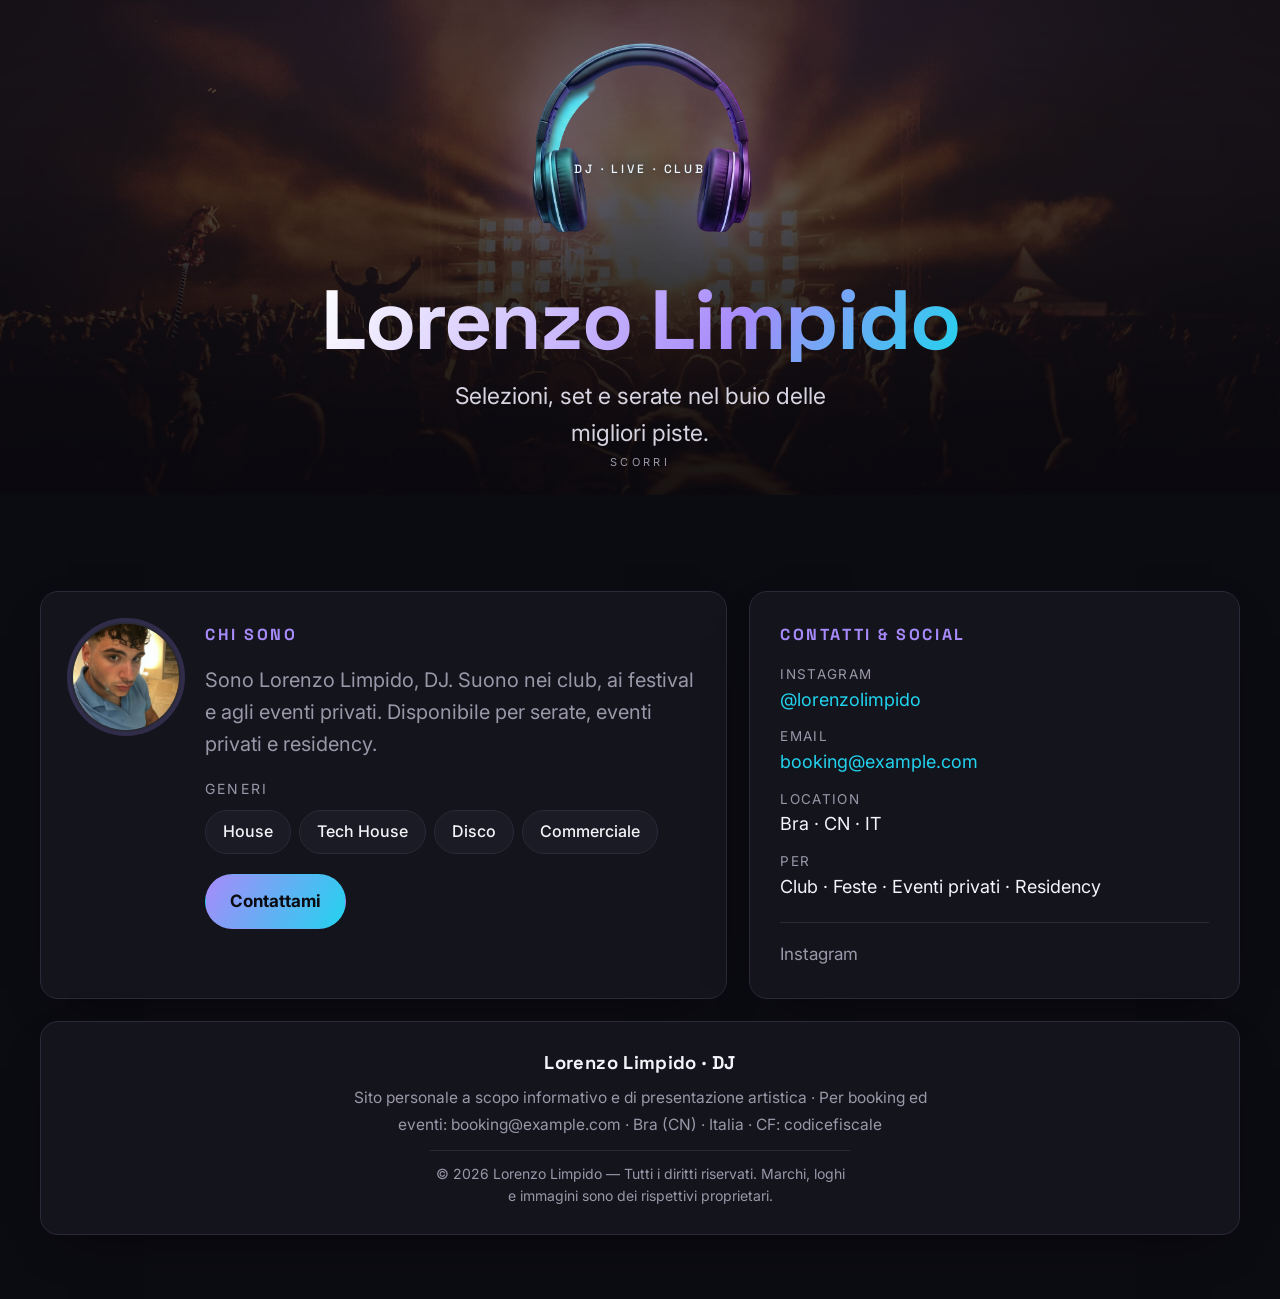
==== index.html @ 8465cd87 "first commit" ====
<!DOCTYPE html>
<html lang="it">
<head>
  <meta charset="UTF-8" />
  <meta name="viewport" content="width=device-width, initial-scale=1.0" />
  <meta name="robots" content="noindex, nofollow" />
  <meta name="googlebot" content="noindex, nofollow" />
  <title>Caricamento…</title>
  <meta name="description" content="" id="meta-description" />
  <link rel="preconnect" href="https://fonts.googleapis.com" />
  <link rel="preconnect" href="https://fonts.gstatic.com" crossorigin />
  <link href="https://fonts.googleapis.com/css2?family=Inter:wght@400;500&family=Space+Grotesk:wght@500;700&display=swap" rel="stylesheet" />
  <link rel="stylesheet" href="assets/css/styles.css" />
</head>
<body aria-busy="true">
  <!-- HERO a tutto schermo -->
  <header class="hero" id="hero">
    <div class="hero-overlay"></div>
    <div class="hero-content">
      <div class="hero-logo-wrap">
        <img class="hero-logo" id="logo" alt="" />
        <span class="logo-caption" id="logo-caption"></span>
      </div>
      <p class="eyebrow" id="eyebrow"></p>
      <h1 class="name" id="name"></h1>
      <p class="tagline" id="tagline"></p>
    </div>
    <div class="hero-scroll" aria-hidden="true">scorri</div>
  </header>

  <!-- CONTENUTO -->
  <main class="container">
    <div class="grid">
      <!-- CARD PROFILO (sinistra) con foto tonda -->
      <article class="card profile">
        <img class="photo" id="photo" alt="" />
        <div class="profile-body">
          <h2 class="card-title" id="profile-title"></h2>
          <p class="intro" id="intro"></p>
          <div class="genres" id="genres" hidden>
            <span class="genres-label" id="genres-label">Generi</span>
            <ul class="genre-list" id="genre-list"></ul>
          </div>
          <div class="actions" id="actions"></div>
        </div>
      </article>

      <!-- BOX CONTATTI (destra) -->
      <aside class="card contact">
        <h2 class="card-title" id="contact-title"></h2>
        <p class="intro" id="contact-text"></p>
        <ul class="info" id="info"></ul>
        <nav class="links" id="links" aria-label="Social"></nav>
      </aside>
    </div>

    <!-- FOOTER box -->
    <footer class="card site-footer">
      <p class="footer-brand" id="footer-brand"></p>
      <p class="footer-lines" id="footer-lines"></p>
      <nav class="footer-legal" id="footer-legal" aria-label="Note legali"></nav>
      <p class="footer-copy" id="footer-copy"></p>
    </footer>
  </main>

  <script src="assets/js/main.js"></script>
</body>
</html>
---- assets/css/styles.css ----
:root {
  --paper: #0b0b12;
  --surface: #14141d;
  --surface-2: #1b1b26;
  --ink: #f3f3f8;
  --muted: #9a97a8;
  --line: #2a2a38;
  --accent: #a78bfa;
  --accent-2: #22d3ee;
  --radius: 18px;
  --maxw: 1080px;
}

* { box-sizing: border-box; margin: 0; padding: 0; }

body {
  background: var(--paper);
  color: var(--ink);
  font-family: "Inter", system-ui, sans-serif;
  line-height: 1.6;
}

/* ---------- HERO ---------- */
.hero {
  position: relative;
  min-height: 52svh;
  display: flex;
  flex-direction: column;
  align-items: center;
  justify-content: center;
  text-align: center;
  padding: 24px;
  overflow: hidden;
  background-color: #05050a;
  background-size: cover;
  background-position: center;
}

/* sovrapressione scura sull'immagine della festa */
.hero-overlay {
  position: absolute;
  inset: 0;
  background:
    radial-gradient(120% 80% at 50% 30%, transparent, rgba(5, 5, 10, 0.55) 70%),
    linear-gradient(180deg, rgba(5,5,10,0.55), rgba(5,5,10,0.82)),
    radial-gradient(80% 60% at 50% 0%, color-mix(in srgb, var(--accent) 28%, transparent), transparent 60%);
}

.hero-content {
  position: relative;
  z-index: 1;
  display: flex;
  flex-direction: column;
  align-items: center;
  animation: rise 0.7s cubic-bezier(0.2, 0.7, 0.2, 1) both;
  padding-bottom: 20px;
}

.hero-logo-wrap {
  position: relative;
  display: inline-flex;
  line-height: 0;
}

.hero-logo {
  width: min(440px, 90vw);
  height: auto;
  object-fit: contain;
  filter: drop-shadow(0 0 36px color-mix(in srgb, var(--accent) 45%, transparent));
}

/* scritta sovrapposta dentro il cerchio delle cuffie, sotto la "LL" */
.logo-caption {
  position: absolute;
  left: 50%;
  top: 63%;
  transform: translate(-50%, -50%);
  font-family: "Space Grotesk", sans-serif;
  font-size: clamp(8px, 2.1vw, 12px);
  font-weight: 500;
  letter-spacing: 0.24em;
  text-transform: uppercase;
  white-space: nowrap;
  color: #eaf6ff;
  text-shadow: 0 0 10px rgba(0, 0, 0, 0.6);
  pointer-events: none;
}

.eyebrow {
  margin-top: 18px;
  font-size: 12.5px;
  letter-spacing: 0.22em;
  text-transform: uppercase;
  color: var(--accent-2);
  font-weight: 500;
}

.name {
  font-family: "Space Grotesk", sans-serif;
  font-size: clamp(44px, 9vw, 84px);
  font-weight: 700;
  line-height: 1;
  letter-spacing: -0.02em;
  margin-top: 6px;
  background: linear-gradient(120deg, #fff, var(--accent) 65%, var(--accent-2));
  -webkit-background-clip: text;
  background-clip: text;
  color: transparent;
}

.tagline {
  margin-top: 16px;
  max-width: 30ch;
  color: #d6d4e0;
  font-size: clamp(15px, 2.4vw, 18px);
}

.hero-scroll {
  position: absolute;
  bottom: 24px;
  z-index: 1;
  font-size: 11px;
  letter-spacing: 0.3em;
  text-transform: uppercase;
  color: var(--muted);
  animation: bob 1.8s ease-in-out infinite;
}

/* ---------- CONTENUTO ---------- */
.container {
  max-width: var(--maxw);
  margin: 0 auto;
  padding: clamp(40px, 8vw, 96px) 20px 64px;
  display: flex;
  flex-direction: column;
  gap: 22px;
}

.grid {
  display: grid;
  grid-template-columns: 1.4fr 1fr;
  gap: 22px;
}

.card {
  background: var(--surface);
  border: 1px solid var(--line);
  border-radius: var(--radius);
  padding: 30px;
  box-shadow: 0 18px 50px -28px rgba(0, 0, 0, 0.8);
}

.card-title {
  font-family: "Space Grotesk", sans-serif;
  font-size: 13px;
  letter-spacing: 0.16em;
  text-transform: uppercase;
  color: var(--accent);
  margin-bottom: 16px;
}

/* CARD PROFILO — allineata a sinistra, foto tonda */
.profile {
  display: flex;
  gap: 24px;
  align-items: flex-start;
  text-align: left;
}

.photo {
  flex: none;
  width: 110px;
  height: 110px;
  border-radius: 50%;
  object-fit: cover;
  background: var(--surface-2);
  border: 2px solid var(--line);
  box-shadow: 0 0 0 4px color-mix(in srgb, var(--accent) 20%, transparent);
}

.profile-body { flex: 1; }

.intro {
  color: var(--muted);
  font-size: 15.5px;
}

#contact-text { margin-bottom: 20px; }

/* GENERI */
.genres { margin-top: 18px; }

.genres-label {
  display: block;
  font-size: 11.5px;
  letter-spacing: 0.16em;
  text-transform: uppercase;
  color: var(--muted);
  margin-bottom: 10px;
}

.genre-list {
  list-style: none;
  display: flex;
  flex-wrap: wrap;
  gap: 8px;
}

.genre-list li {
  font-size: 13px;
  font-weight: 500;
  padding: 6px 13px;
  border-radius: 999px;
  color: var(--ink);
  background: var(--surface-2);
  border: 1px solid var(--line);
}

.actions {
  display: flex;
  flex-wrap: wrap;
  gap: 10px;
  margin-top: 20px;
}

.btn {
  display: inline-flex;
  align-items: center;
  padding: 11px 20px;
  border-radius: 999px;
  font-size: 14px;
  font-weight: 500;
  text-decoration: none;
  border: 1px solid var(--line);
  color: var(--ink);
  background: var(--surface-2);
  transition: transform 0.15s ease, border-color 0.15s ease, filter 0.15s ease;
}

.btn:hover { transform: translateY(-1px); border-color: var(--accent); }

.btn.primary {
  background: linear-gradient(120deg, var(--accent), var(--accent-2));
  border-color: transparent;
  color: #0b0b12;
  font-weight: 700;
}

.btn.primary:hover {
  filter: brightness(1.08);
  box-shadow: 0 8px 24px -8px color-mix(in srgb, var(--accent) 70%, transparent);
}

/* BOX CONTATTI */
.info {
  list-style: none;
  display: flex;
  flex-direction: column;
  gap: 12px;
  margin-bottom: 20px;
}

.info li {
  font-size: 14.5px;
  color: var(--ink);
  display: flex;
  flex-direction: column;
}

.info li span {
  font-size: 11.5px;
  letter-spacing: 0.1em;
  text-transform: uppercase;
  color: var(--muted);
}

.info a { color: var(--accent-2); text-decoration: none; }
.info a:hover { text-decoration: underline; }

.links {
  display: flex;
  flex-wrap: wrap;
  gap: 16px;
  padding-top: 18px;
  border-top: 1px solid var(--line);
}

.links a {
  font-size: 14px;
  color: var(--muted);
  text-decoration: none;
  transition: color 0.15s ease;
}

.links a:hover { color: var(--accent); }

/* FOOTER */
.site-footer {
  text-align: center;
  color: var(--muted);
  padding: 26px 22px;
  display: flex;
  flex-direction: column;
  align-items: center;
  gap: 8px;
}

.footer-brand {
  font-family: "Space Grotesk", sans-serif;
  font-size: 15px;
  font-weight: 700;
  color: var(--ink);
  letter-spacing: 0.02em;
}

.footer-lines {
  font-size: 12.5px;
  line-height: 1.7;
  max-width: 60ch;
}

.footer-legal {
  display: flex;
  flex-wrap: wrap;
  justify-content: center;
  gap: 8px 16px;
  margin-top: 2px;
}

.footer-legal a {
  font-size: 12.5px;
  color: var(--accent-2);
  text-decoration: none;
}

.footer-legal a:hover { text-decoration: underline; }

.footer-copy {
  font-size: 12px;
  color: var(--muted);
  margin-top: 4px;
  padding-top: 12px;
  border-top: 1px solid var(--line);
  width: 100%;
  max-width: 420px;
}

/* FOCUS */
.btn:focus-visible,
.links a:focus-visible,
.info a:focus-visible {
  outline: 2px solid var(--accent);
  outline-offset: 3px;
  border-radius: 4px;
}

/* ---------- RESPONSIVE ---------- */
@media (max-width: 720px) {
  .grid { grid-template-columns: 1fr; }
  .profile { flex-direction: column; align-items: center; text-align: center; }
  .actions { justify-content: center; }
}

/* ---------- LG: container più largo sotto l'hero ---------- */
@media (min-width: 1200px) {
  :root { --maxw: 1240px; }
}

@media (min-width: 1500px) {
  :root { --maxw: 1380px; }
}

/* ---------- DESKTOP: testi un po' più grandi (tranne il titolone) ---------- */
@media (min-width: 900px) {
  .eyebrow { font-size: 15px; }
  .tagline { font-size: 23px; }
  .card-title { font-size: 16px; }
  .intro { font-size: 20px; }
  .genres-label { font-size: 14px; }
  .genre-list li { font-size: 16px; padding: 8px 17px; }
  .info li { font-size: 18px; }
  .info li span { font-size: 13.5px; }
  .btn { font-size: 17px; padding: 13px 24px; }
  .links a { font-size: 17px; }
  .footer-brand { font-size: 18.5px; }
  .footer-lines { font-size: 15.5px; }
  .footer-legal a { font-size: 15.5px; }
  .footer-copy { font-size: 14px; }
}

/* ---------- ANIMAZIONI ---------- */
@keyframes rise {
  from { opacity: 0; transform: translateY(16px); }
  to { opacity: 1; transform: none; }
}

@keyframes bob {
  0%, 100% { transform: translateY(0); opacity: 0.7; }
  50% { transform: translateY(6px); opacity: 1; }
}

@media (prefers-reduced-motion: reduce) {
  .hero-content, .hero-scroll { animation: none; }
  .btn { transition: none; }
}
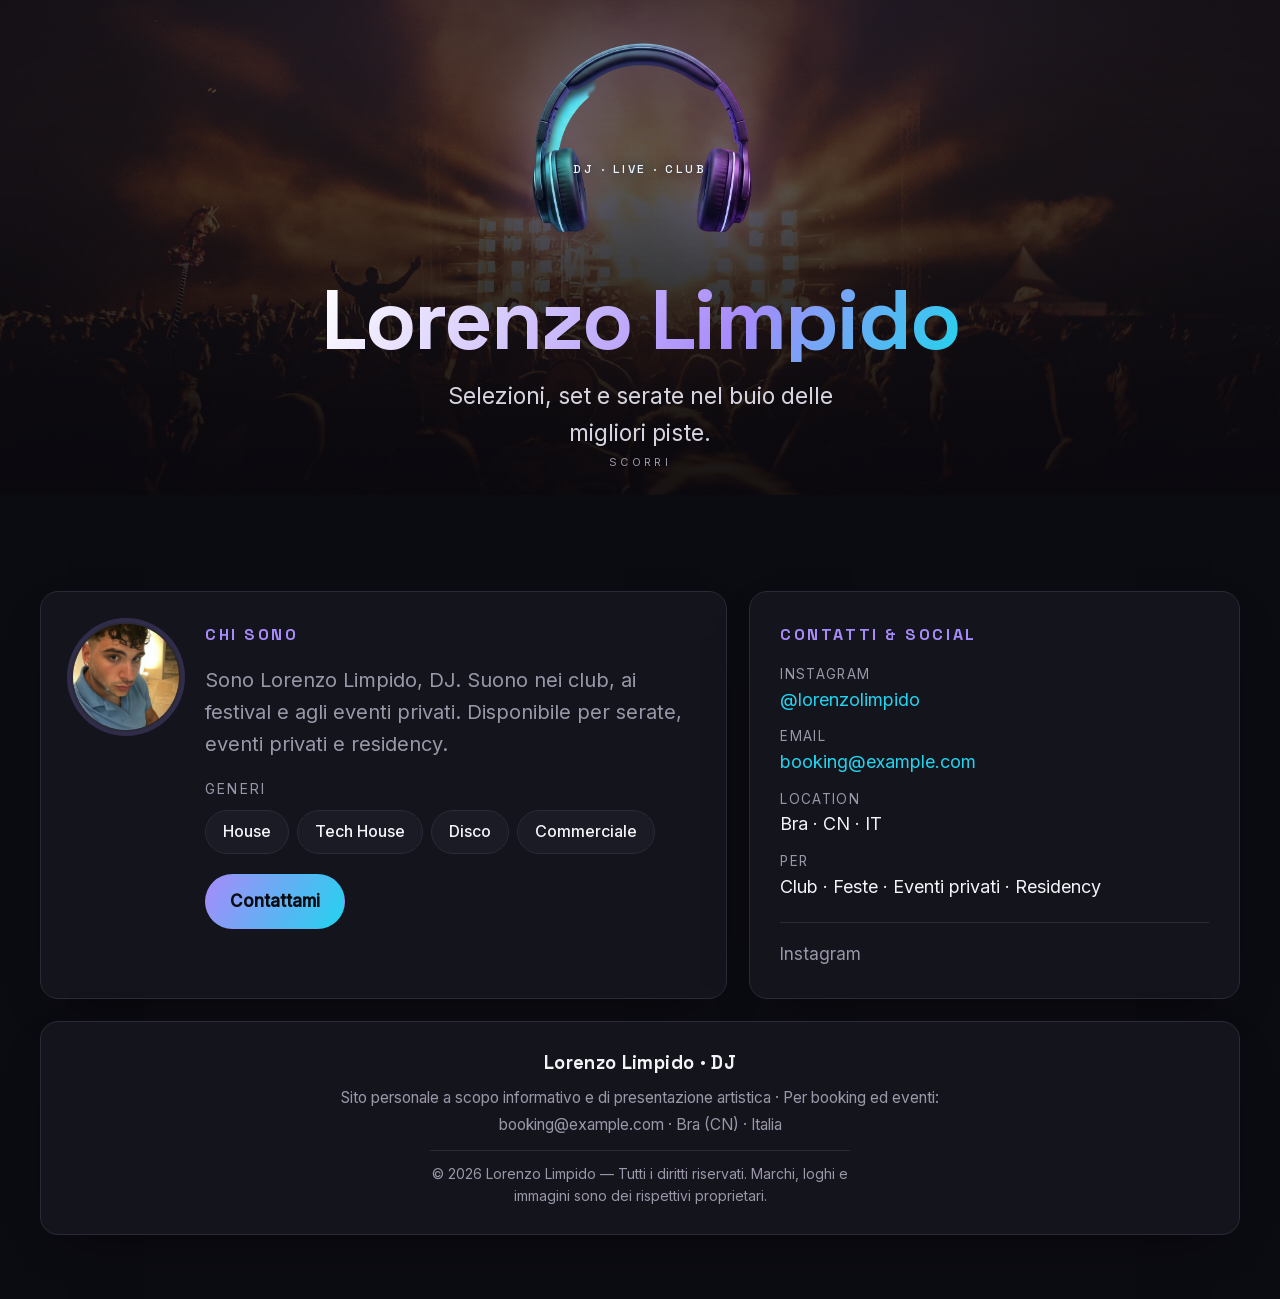
==== commit 497db057: "secondo commit" ====
--- a/index.html
+++ b/index.html
@@ -7,9 +7,7 @@
   <meta name="googlebot" content="noindex, nofollow" />
   <title>Caricamento…</title>
   <meta name="description" content="" id="meta-description" />
-  <link rel="preconnect" href="https://fonts.googleapis.com" />
-  <link rel="preconnect" href="https://fonts.gstatic.com" crossorigin />
-  <link href="https://fonts.googleapis.com/css2?family=Inter:wght@400;500&family=Space+Grotesk:wght@500;700&display=swap" rel="stylesheet" />
+  <link rel="stylesheet" href="assets/css/fonts.css" />
   <link rel="stylesheet" href="assets/css/styles.css" />
 </head>
 <body aria-busy="true">
--- a/assets/css/fonts.css
+++ b/assets/css/fonts.css
@@ -0,0 +1,30 @@
+/* Font self-hosted (Google Fonts, subset latin) — niente richieste a Google */
+
+@font-face {
+  font-family: 'Inter';
+  font-style: normal;
+  font-weight: 400;
+  font-display: swap;
+  src: url(../fonts/inter-400-latin.woff2) format('woff2');
+}
+@font-face {
+  font-family: 'Inter';
+  font-style: normal;
+  font-weight: 500;
+  font-display: swap;
+  src: url(../fonts/inter-500-latin.woff2) format('woff2');
+}
+@font-face {
+  font-family: 'Space Grotesk';
+  font-style: normal;
+  font-weight: 500;
+  font-display: swap;
+  src: url(../fonts/spacegrotesk-500-latin.woff2) format('woff2');
+}
+@font-face {
+  font-family: 'Space Grotesk';
+  font-style: normal;
+  font-weight: 700;
+  font-display: swap;
+  src: url(../fonts/spacegrotesk-700-latin.woff2) format('woff2');
+}
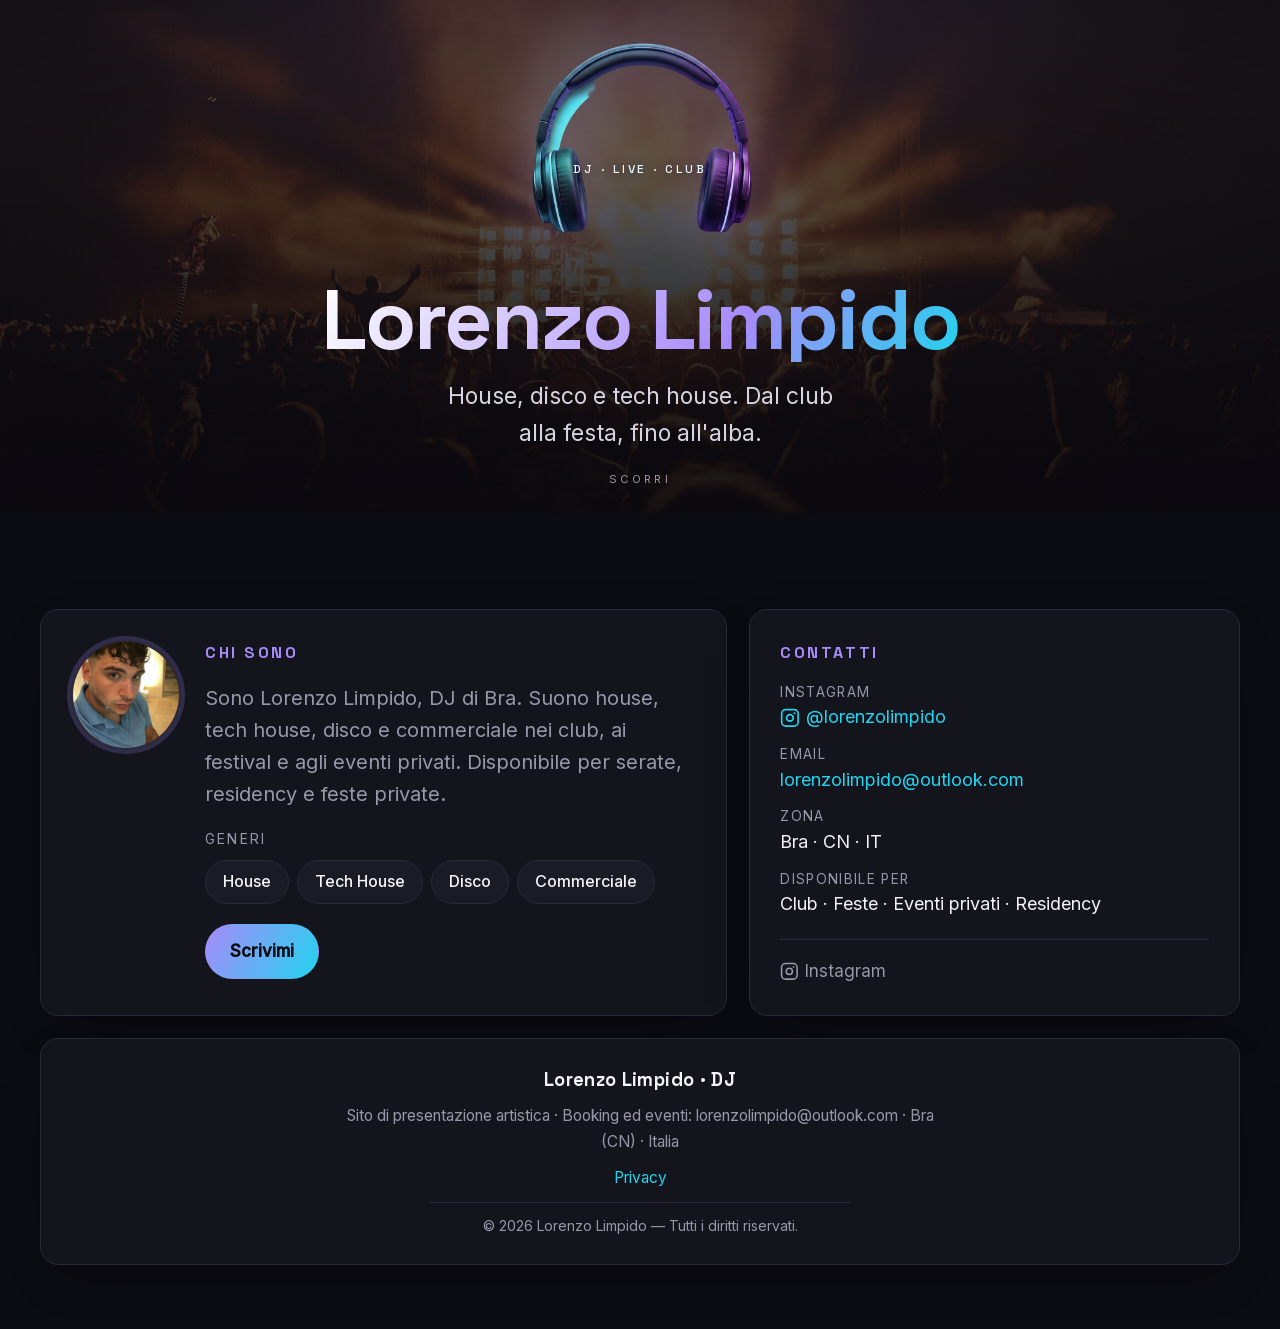
==== commit 5fdaf1ed: "aggiunte animazioni con AOS" ====
--- a/index.html
+++ b/index.html
@@ -8,7 +8,9 @@
   <title>Caricamento…</title>
   <meta name="description" content="" id="meta-description" />
   <link rel="stylesheet" href="assets/css/fonts.css" />
+  <link rel="stylesheet" href="assets/css/aos.css" />
   <link rel="stylesheet" href="assets/css/styles.css" />
+  <link rel="icon" href="favicon.ico" type="image/x-icon" />
 </head>
 <body aria-busy="true">
   <!-- HERO a tutto schermo -->
@@ -30,8 +32,8 @@
   <main class="container">
     <div class="grid">
       <!-- CARD PROFILO (sinistra) con foto tonda -->
-      <article class="card profile">
-        <img class="photo" id="photo" alt="" />
+      <article class="card profile" data-aos="fade-up" data-aos-duration="800">
+        <img class="photo" id="photo" alt="" data-aos="zoom-in" data-aos-delay="150" />
         <div class="profile-body">
           <h2 class="card-title" id="profile-title"></h2>
           <p class="intro" id="intro"></p>
@@ -44,7 +46,7 @@
       </article>
 
       <!-- BOX CONTATTI (destra) -->
-      <aside class="card contact">
+      <aside class="card contact" data-aos="fade-up" data-aos-delay="150" data-aos-duration="800">
         <h2 class="card-title" id="contact-title"></h2>
         <p class="intro" id="contact-text"></p>
         <ul class="info" id="info"></ul>
@@ -53,7 +55,7 @@
     </div>
 
     <!-- FOOTER box -->
-    <footer class="card site-footer">
+    <footer class="card site-footer" data-aos="fade-up" data-aos-delay="250">
       <p class="footer-brand" id="footer-brand"></p>
       <p class="footer-lines" id="footer-lines"></p>
       <nav class="footer-legal" id="footer-legal" aria-label="Note legali"></nav>
@@ -61,6 +63,7 @@
     </footer>
   </main>
 
+  <script src="assets/js/aos.js"></script>
   <script src="assets/js/main.js"></script>
 </body>
 </html>
--- a/assets/css/styles.css
+++ b/assets/css/styles.css
@@ -116,7 +116,7 @@
 }
 
 .hero-scroll {
-  position: absolute;
+  /* position: absolute; */
   bottom: 24px;
   z-index: 1;
   font-size: 11px;
@@ -274,7 +274,7 @@
   color: var(--muted);
 }
 
-.info a { color: var(--accent-2); text-decoration: none; }
+.info a { color: var(--accent-2); text-decoration: none; display: inline-flex; align-items: center; gap: 6px; }
 .info a:hover { text-decoration: underline; }
 
 .links {
@@ -290,9 +290,19 @@
   color: var(--muted);
   text-decoration: none;
   transition: color 0.15s ease;
+  display: inline-flex;
+  align-items: center;
+  gap: 6px;
 }
 
 .links a:hover { color: var(--accent); }
+
+.social-icon {
+  width: 1.1em;
+  height: 1.1em;
+  flex: none;
+  vertical-align: middle;
+}
 
 /* FOOTER */
 .site-footer {
@@ -358,6 +368,7 @@
 @media (max-width: 720px) {
   .grid { grid-template-columns: 1fr; }
   .profile { flex-direction: column; align-items: center; text-align: center; }
+  .genre-list { justify-content: center; }
   .actions { justify-content: center; }
 }
 
@@ -402,4 +413,77 @@
 @media (prefers-reduced-motion: reduce) {
   .hero-content, .hero-scroll { animation: none; }
   .btn { transition: none; }
-}
+  [data-aos] {
+    opacity: 1 !important;
+    transform: none !important;
+    transition: none !important;
+  }
+}
+
+/* ---------- PAGINE LEGALI ---------- */
+.legal-page {
+  padding-top: clamp(32px, 6vw, 64px);
+}
+
+.legal-card {
+  padding: clamp(28px, 5vw, 44px);
+  max-width: 720px;
+  margin: 0 auto 24px;
+}
+
+.legal-back {
+  margin-bottom: 20px;
+}
+
+.legal-back a {
+  color: var(--accent-2);
+  text-decoration: none;
+  font-size: 14px;
+}
+
+.legal-back a:hover { text-decoration: underline; }
+
+.legal-title {
+  font-family: "Space Grotesk", sans-serif;
+  font-size: clamp(1.6rem, 4vw, 2rem);
+  font-weight: 700;
+  margin-bottom: 8px;
+}
+
+.legal-updated {
+  color: var(--muted);
+  font-size: 13px;
+  margin-bottom: 28px;
+}
+
+.legal-section {
+  margin-bottom: 24px;
+}
+
+.legal-section h2 {
+  font-family: "Space Grotesk", sans-serif;
+  font-size: 15px;
+  font-weight: 700;
+  letter-spacing: 0.04em;
+  text-transform: uppercase;
+  color: var(--accent);
+  margin-bottom: 10px;
+}
+
+.legal-section p,
+.legal-section li {
+  color: var(--ink);
+  font-size: 15px;
+  line-height: 1.7;
+}
+
+.legal-section ul {
+  margin: 10px 0 10px 20px;
+}
+
+.legal-section a {
+  color: var(--accent-2);
+  text-decoration: none;
+}
+
+.legal-section a:hover { text-decoration: underline; }
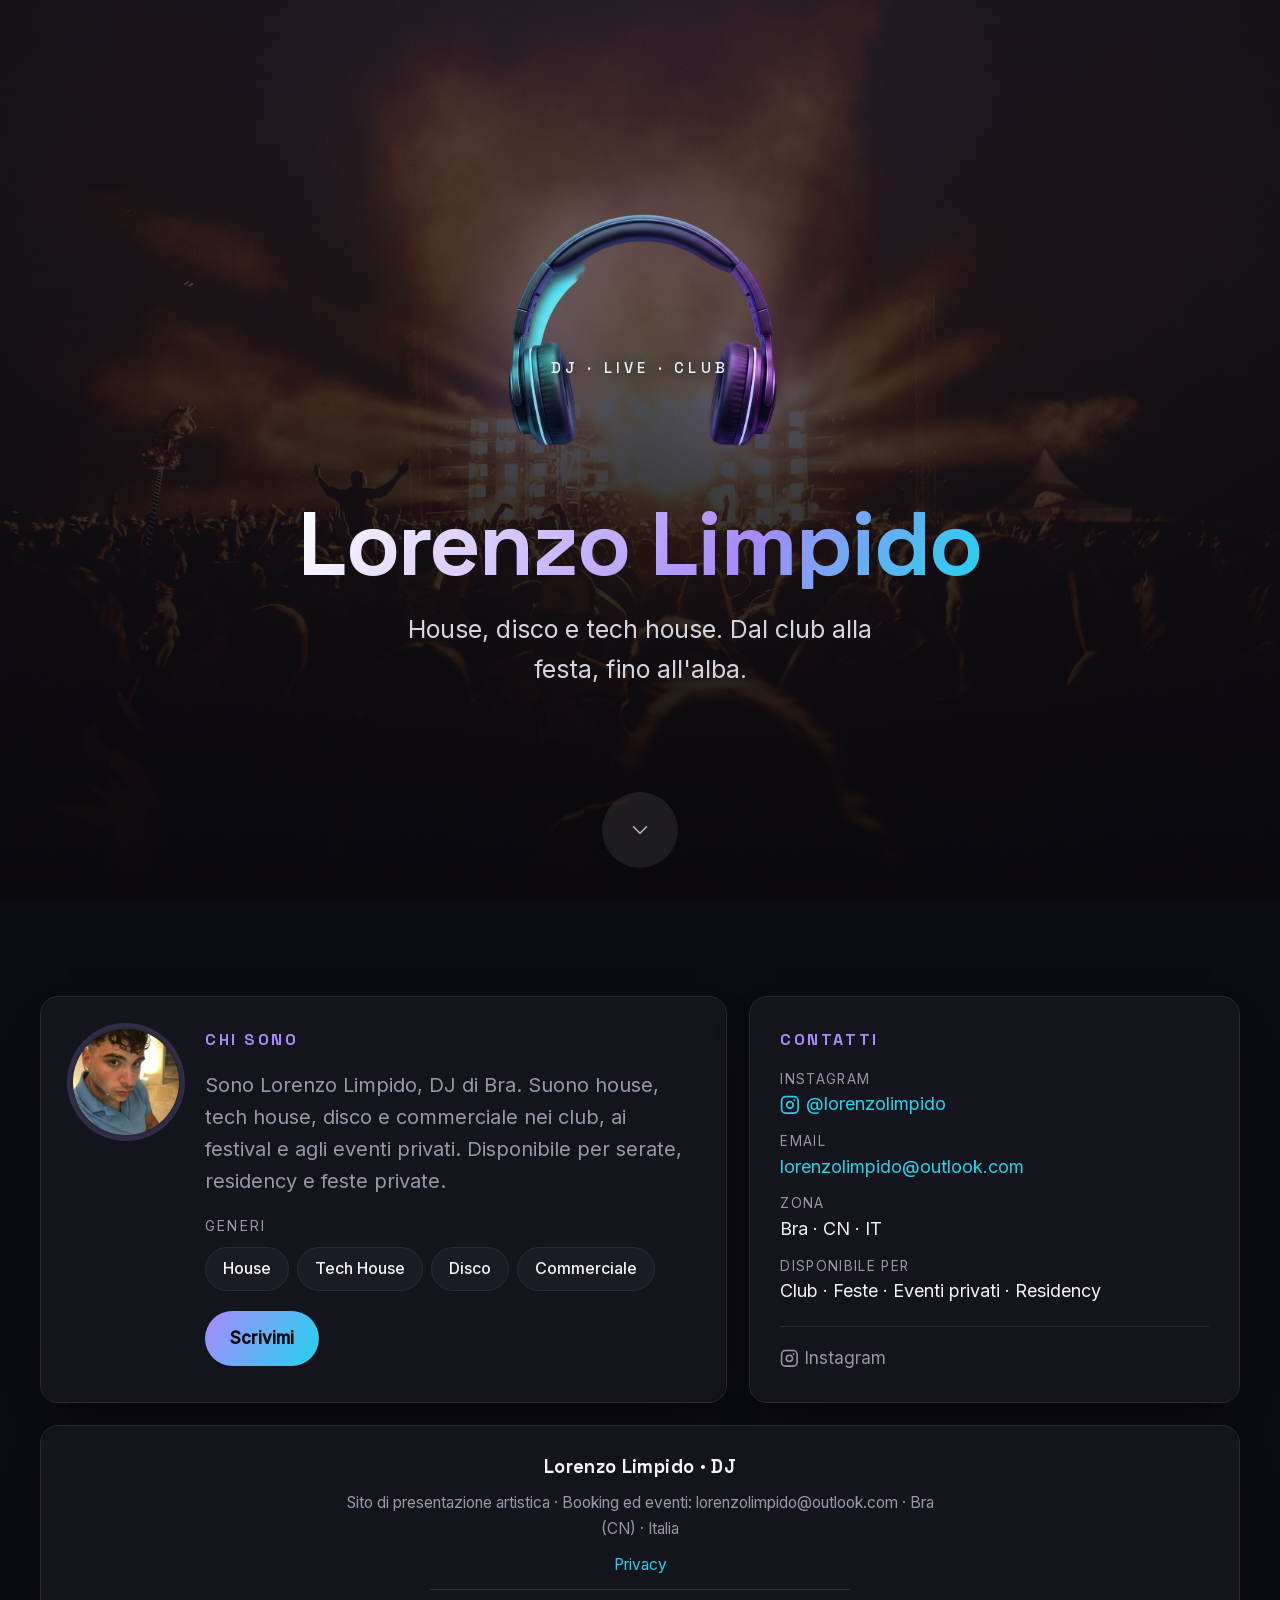
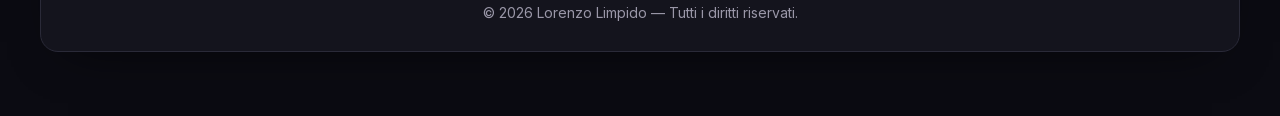
==== commit 06c885d5: "mesos hero garnde come tutto lo schermo" ====
--- a/index.html
+++ b/index.html
@@ -25,11 +25,18 @@
       <h1 class="name" id="name"></h1>
       <p class="tagline" id="tagline"></p>
     </div>
-    <div class="hero-scroll" aria-hidden="true">scorri</div>
+    <a href="#content" class="hero-scroll" aria-label="Scorri al contenuto">
+      <span class="hero-scroll-icon">
+        <span class="hero-scroll-pulse" aria-hidden="true"></span>
+        <svg viewBox="0 0 24 24" fill="none" stroke="currentColor" stroke-width="1.5" stroke-linecap="round" stroke-linejoin="round" aria-hidden="true">
+          <polyline points="6 9 12 15 18 9"/>
+        </svg>
+      </span>
+    </a>
   </header>
 
   <!-- CONTENUTO -->
-  <main class="container">
+  <main class="container" id="content">
     <div class="grid">
       <!-- CARD PROFILO (sinistra) con foto tonda -->
       <article class="card profile" data-aos="fade-up" data-aos-duration="800">
--- a/assets/css/styles.css
+++ b/assets/css/styles.css
@@ -13,6 +13,8 @@
 
 * { box-sizing: border-box; margin: 0; padding: 0; }
 
+html { scroll-behavior: smooth; }
+
 body {
   background: var(--paper);
   color: var(--ink);
@@ -23,7 +25,7 @@
 /* ---------- HERO ---------- */
 .hero {
   position: relative;
-  min-height: 52svh;
+  min-height: 100svh;
   display: flex;
   flex-direction: column;
   align-items: center;
@@ -116,14 +118,52 @@
 }
 
 .hero-scroll {
-  /* position: absolute; */
-  bottom: 24px;
+  position: absolute;
+  bottom: 32px;
+  left: 50%;
+  transform: translateX(-50%);
   z-index: 1;
-  font-size: 11px;
-  letter-spacing: 0.3em;
-  text-transform: uppercase;
-  color: var(--muted);
-  animation: bob 1.8s ease-in-out infinite;
+  color: color-mix(in srgb, var(--ink) 72%, transparent);
+  line-height: 0;
+  text-decoration: none;
+  transition: color 0.2s ease;
+}
+
+.hero-scroll:hover,
+.hero-scroll:focus-visible {
+  color: var(--ink);
+}
+
+.hero-scroll:focus-visible {
+  outline: 2px solid var(--accent);
+  outline-offset: 6px;
+  border-radius: 50%;
+}
+
+.hero-scroll-icon {
+  position: relative;
+  display: flex;
+  align-items: center;
+  justify-content: center;
+  width: 60px;
+  height: 60px;
+  border-radius: 50%;
+  background: rgba(255, 255, 255, 0.08);
+}
+
+.hero-scroll-pulse {
+  position: absolute;
+  inset: 0;
+  border-radius: 50%;
+  pointer-events: none;
+  animation: scroll-pulse 2s cubic-bezier(0.4, 0.01, 0.165, 0.99) infinite;
+}
+
+.hero-scroll svg {
+  position: relative;
+  z-index: 1;
+  width: 22px;
+  height: 22px;
 }
 
 /* ---------- CONTENUTO ---------- */
@@ -381,10 +421,43 @@
   :root { --maxw: 1380px; }
 }
 
-/* ---------- DESKTOP: testi un po' più grandi (tranne il titolone) ---------- */
+/* ---------- DESKTOP: hero più ingombrante + testi più grandi ---------- */
 @media (min-width: 900px) {
-  .eyebrow { font-size: 15px; }
-  .tagline { font-size: 23px; }
+  .hero-logo {
+    width: min(540px, 42vw);
+    filter: drop-shadow(0 0 48px color-mix(in srgb, var(--accent) 50%, transparent));
+  }
+
+  .logo-caption {
+    font-size: clamp(10px, 1.35vw, 15px);
+    letter-spacing: 0.28em;
+  }
+
+  .name {
+    font-size: clamp(52px, 7vw, 100px);
+  }
+
+  .eyebrow {
+    margin-top: 22px;
+    font-size: 16px;
+  }
+
+  .tagline {
+    margin-top: 20px;
+    max-width: 34ch;
+    font-size: 25px;
+  }
+
+  .hero-scroll-icon {
+    width: 76px;
+    height: 76px;
+  }
+
+  .hero-scroll svg {
+    width: 26px;
+    height: 26px;
+  }
+
   .card-title { font-size: 16px; }
   .intro { font-size: 20px; }
   .genres-label { font-size: 14px; }
@@ -405,13 +478,16 @@
   to { opacity: 1; transform: none; }
 }
 
-@keyframes bob {
-  0%, 100% { transform: translateY(0); opacity: 0.7; }
-  50% { transform: translateY(6px); opacity: 1; }
+@keyframes scroll-pulse {
+  0% { box-shadow: 0 0 0 0 rgba(243, 243, 248, 0.26); }
+  70% { box-shadow: 0 0 0 1.5em rgba(243, 243, 248, 0); }
+  100% { box-shadow: 0 0 0 0 rgba(243, 243, 248, 0); }
 }
 
 @media (prefers-reduced-motion: reduce) {
-  .hero-content, .hero-scroll { animation: none; }
+  html { scroll-behavior: auto; }
+  .hero-content { animation: none; }
+  .hero-scroll-pulse { animation: none; }
   .btn { transition: none; }
   [data-aos] {
     opacity: 1 !important;
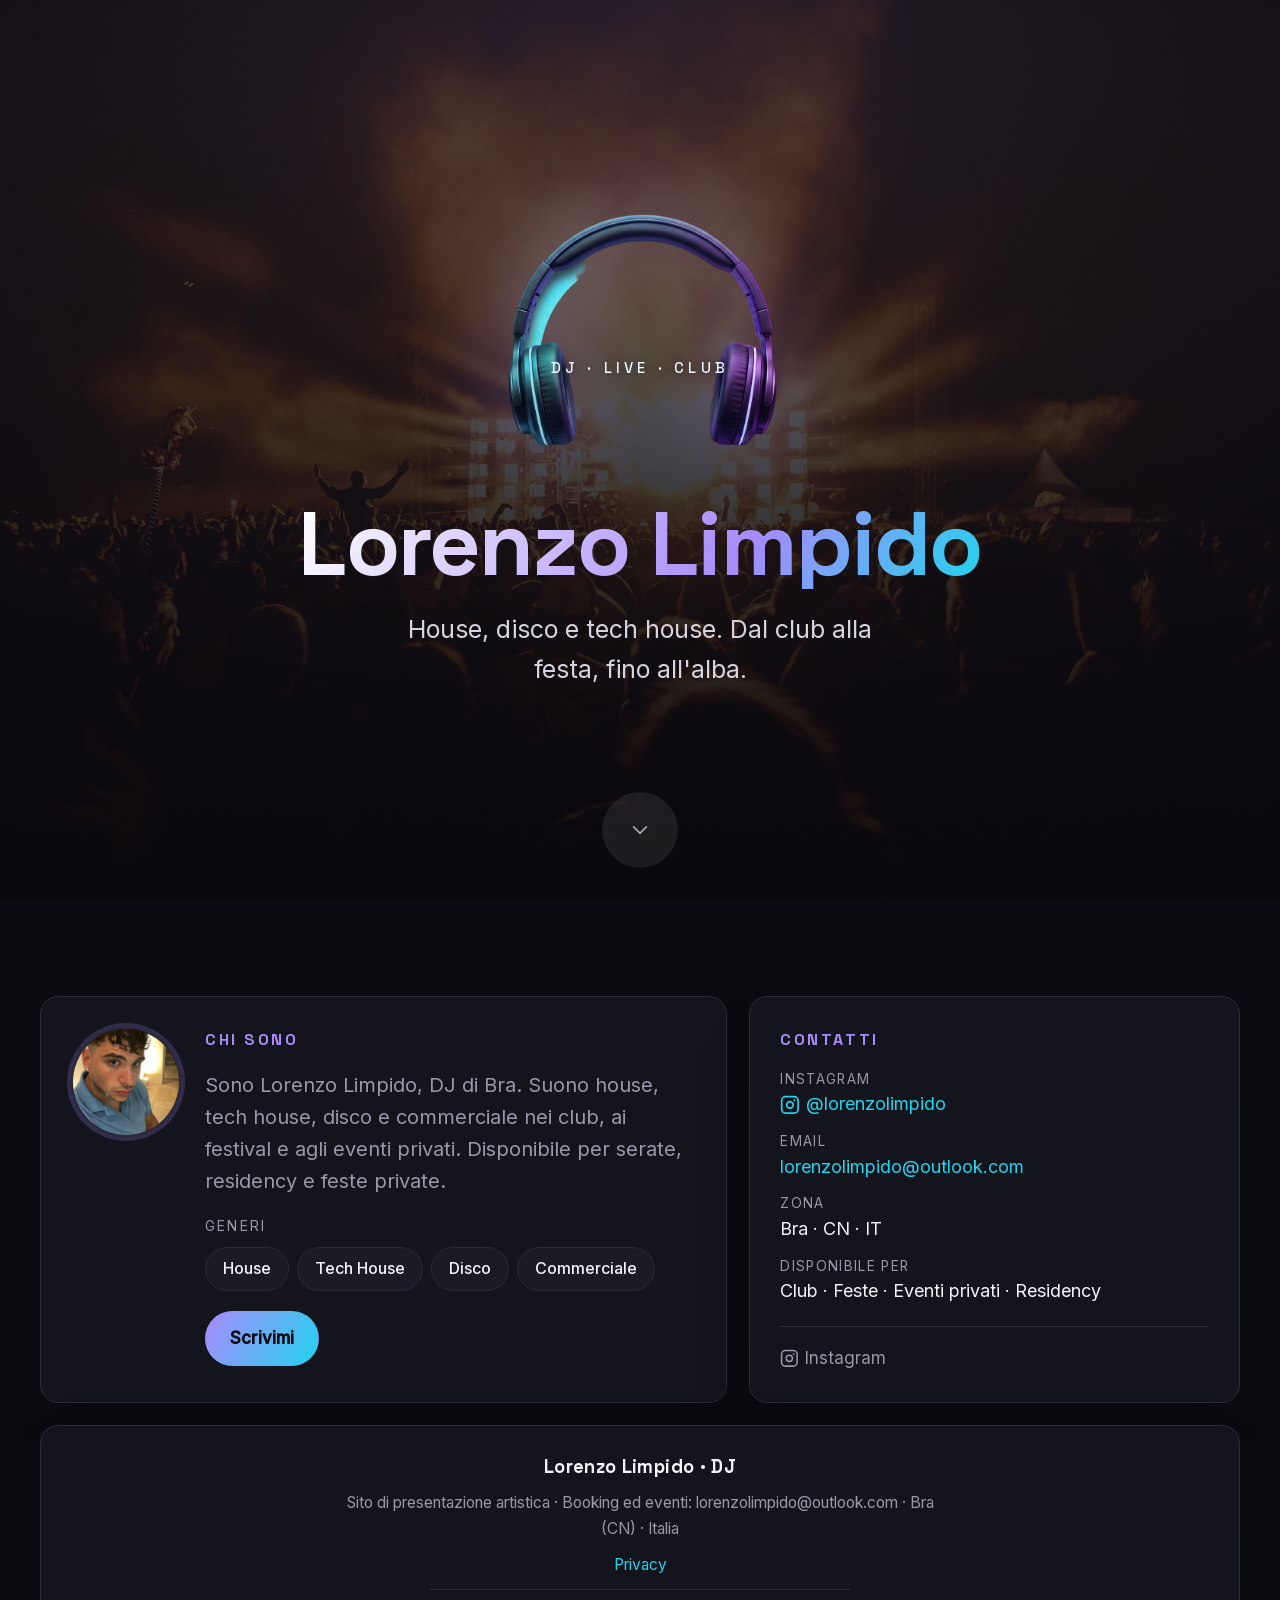
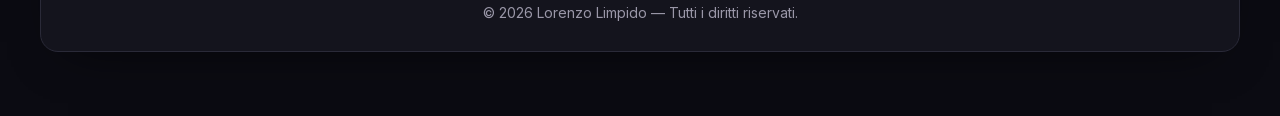
==== commit c4ca9d40: "sistemato lo scroll" ====
--- a/index.html
+++ b/index.html
@@ -11,6 +11,11 @@
   <link rel="stylesheet" href="assets/css/aos.css" />
   <link rel="stylesheet" href="assets/css/styles.css" />
   <link rel="icon" href="favicon.ico" type="image/x-icon" />
+  <script>
+    if (location.hash) {
+      history.replaceState(null, "", location.pathname + location.search);
+    }
+  </script>
 </head>
 <body aria-busy="true">
   <!-- HERO a tutto schermo -->
--- a/assets/css/styles.css
+++ b/assets/css/styles.css
@@ -12,8 +12,6 @@
 }
 
 * { box-sizing: border-box; margin: 0; padding: 0; }
-
-html { scroll-behavior: smooth; }
 
 body {
   background: var(--paper);
@@ -485,7 +483,6 @@
 }
 
 @media (prefers-reduced-motion: reduce) {
-  html { scroll-behavior: auto; }
   .hero-content { animation: none; }
   .hero-scroll-pulse { animation: none; }
   .btn { transition: none; }
